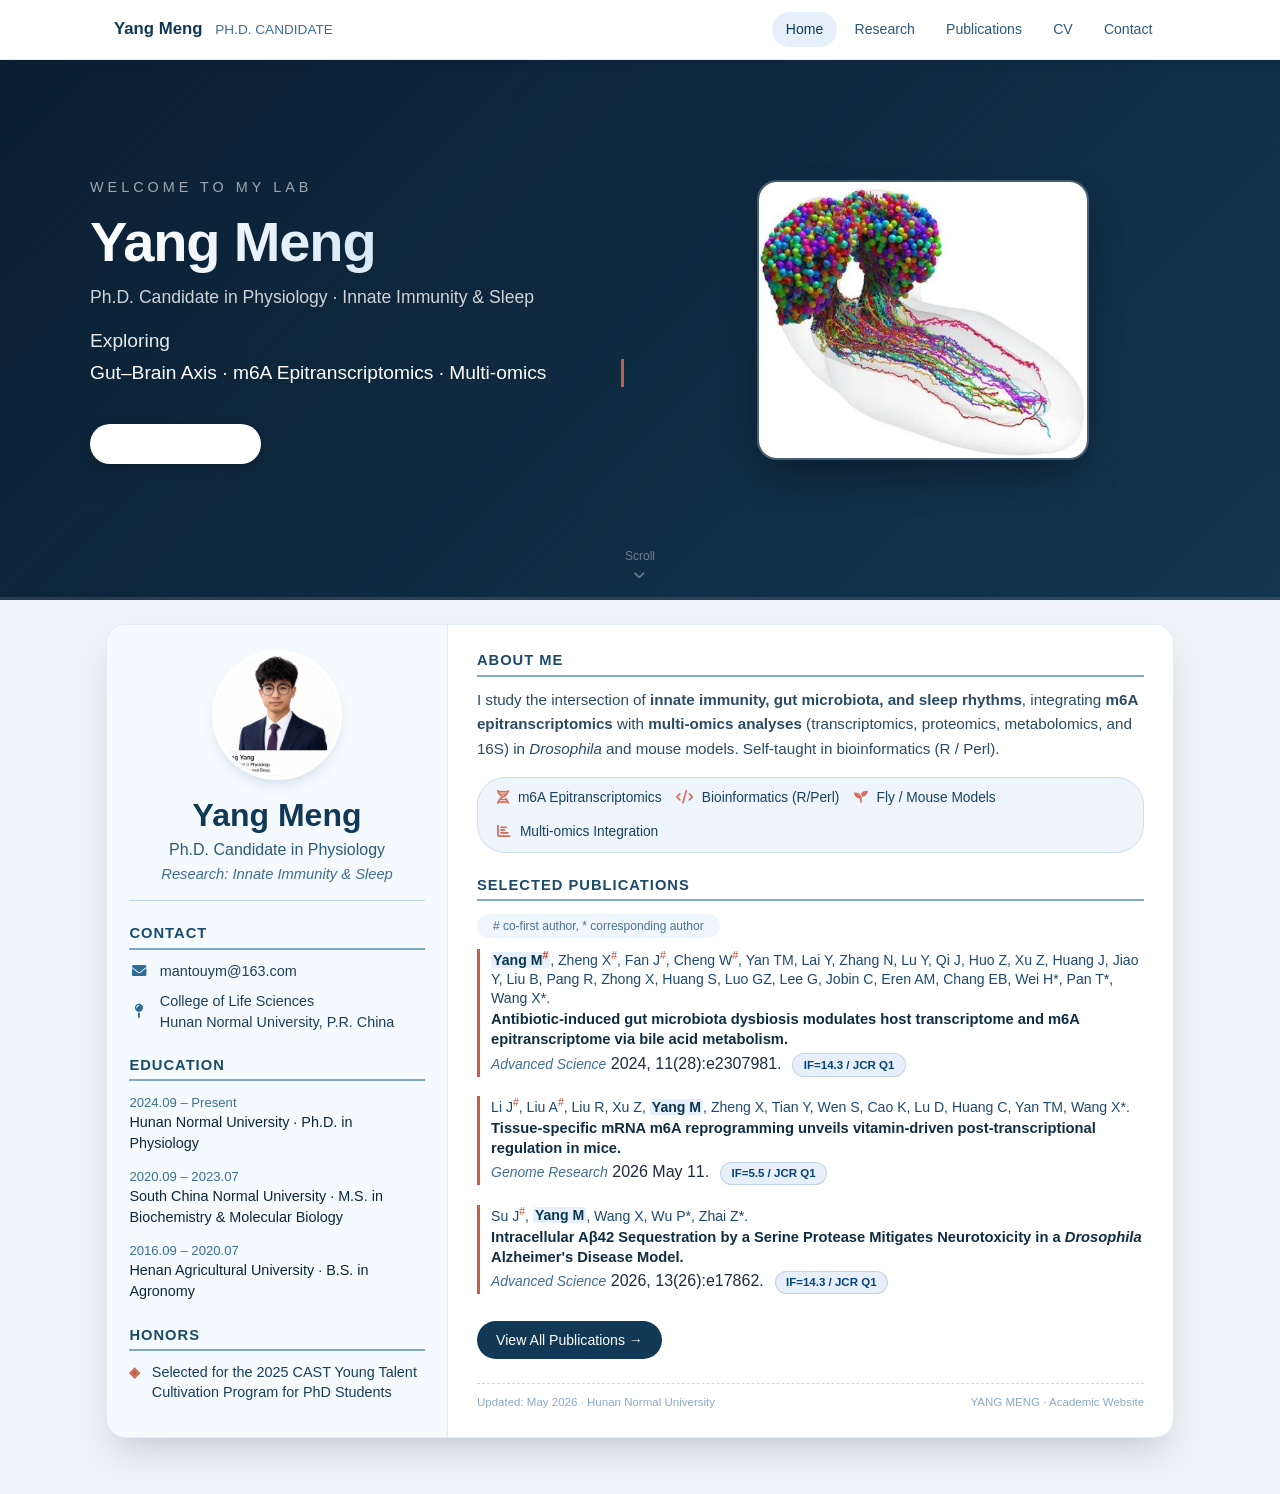
==== index.html @ c9b7a26c "Update index.html" ====
<!DOCTYPE html>
<html lang="en">
<head>
    <meta charset="UTF-8">
    <meta name="viewport" content="width=device-width, initial-scale=1.0">
    <title>Yang Meng · Academic Homepage</title>
    <link rel="stylesheet" href="css/style.css">
    <link rel="stylesheet" href="https://cdnjs.cloudflare.com/ajax/libs/font-awesome/6.0.0/css/all.min.css">
</head>
<body>
<header class="site-header">
    <div class="nav-inner">
        <a href="index.html" class="nav-brand">Yang Meng <span>PH.D. CANDIDATE</span></a>
        <button class="nav-toggle" aria-label="Menu"><i class="fas fa-bars"></i></button>
        <ul class="nav-links">
            <li><a href="index.html" class="active">Home</a></li>
            <li><a href="research.html">Research</a></li>
            <li><a href="publications.html">Publications</a></li>
            <li><a href="cv.html">CV</a></li>
            <li><a href="contact.html">Contact</a></li>
        </ul>
    </div>
</header>
<section class="hero">
    <div class="hero-content">
        <div class="hero-text">
            <p class="hero-greeting">Welcome to my lab</p>
            <h1>Yang Meng</h1>
            <p class="hero-subtitle">Ph.D. Candidate in Physiology · Innate Immunity &amp; Sleep</p>
            <div class="hero-typing">
                <span>Exploring </span>
                <span class="typewriter-text">Gut–Brain Axis · m6A Epitranscriptomics · Multi-omics</span>
            </div>
            <div class="hero-buttons">
                <a href="publications.html" class="btn-primary hero-btn">View Publications</a>
            </div>
        </div>
        <div class="hero-image">
            <!-- 果蝇神经系统示意图：请将实际图片命名为 fly_brain.jpg 放入 assets/img/ -->
            <img src="assets/img/fly_brain.jpg" alt="Drosophila neural system illustration"
                 onerror="this.style.display='none'; this.nextElementSibling.style.display='flex';">
            <div class="image-placeholder" style="display:none; align-items:center; justify-content:center; background:rgba(255,255,255,0.08); border-radius:20px; padding:1rem; backdrop-filter:blur(4px); border:1px solid rgba(255,255,255,0.2); height:100%; min-height:200px; color:rgba(255,255,255,0.7); font-size:0.9rem;">
                <i class="fas fa-brain" style="font-size:3rem; margin-right:1rem;"></i> Drosophila Brain (Image)
            </div>
        </div>
    </div>
    <div class="hero-scroll-indicator">
        <span>Scroll</span>
        <i class="fas fa-chevron-down"></i>
    </div>
</section>
<div class="page-wrap">
    <div class="resume-card">
        <aside class="sidebar">
            <img src="assets/img/myphoto.jpg" alt="Yang Meng" class="profile-photo"
                 onerror="this.src='data:image/svg+xml,%3Csvg xmlns=%22http://www.w3.org/2000/svg%22 width=%22130%22 height=%22130%22%3E%3Ccircle cx=%2265%22 cy=%2265%22 r=%2260%22 fill=%22%23d4e0ec%22/%3E%3Ctext x=%2265%22 y=%2275%22 font-size=%2214%22 text-anchor=%22middle%22 fill=%22%233f607d%22%3EPhoto%3C/text%3E%3C/svg%3E'">
            <div class="name">Yang Meng</div>
            <div class="main-title">Ph.D. Candidate in Physiology</div>
            <div class="research-interest">Research: Innate Immunity & Sleep</div>

            <div class="section-title">Contact</div>
            <div class="contact-item"><span class="contact-icon"><i class="fas fa-envelope"></i></span> mantouym@163.com</div>
            <div class="contact-item"><span class="contact-icon"><i class="fas fa-map-pin"></i></span> College of Life Sciences<br>
                      Hunan Normal University, P.R. China</div>

            <div class="section-title">Education</div>
            <div class="edu-item"><div class="edu-date">2024.09 – Present</div><div class="edu-desc">Hunan Normal University · Ph.D. in Physiology</div></div>
            <div class="edu-item"><div class="edu-date">2020.09 – 2023.07</div><div class="edu-desc">South China Normal University · M.S. in Biochemistry & Molecular Biology</div></div>
            <div class="edu-item"><div class="edu-date">2016.09 – 2020.07</div><div class="edu-desc">Henan Agricultural University · B.S. in Agronomy</div></div>

            <div class="section-title">Honors</div>
            <ul class="award-list">
                <li>Selected for the 2025 CAST Young Talent Cultivation Program for PhD Students</li>
            </ul>
        </aside>

        <main class="main">
            <div class="section-title">About Me</div>
            <p class="hero-intro">
                I study the intersection of <strong>innate immunity, gut microbiota, and sleep rhythms</strong>,
                integrating <strong>m6A epitranscriptomics</strong> with <strong>multi-omics analyses</strong>
                (transcriptomics, proteomics, metabolomics, and 16S) in <i>Drosophila</i> and mouse models.
                Self-taught in bioinformatics (R / Perl).
            </p>

            <div class="tech-highlight">
                <span><i class="fas fa-dna"></i> m6A Epitranscriptomics</span>
                <span><i class="fas fa-code"></i> Bioinformatics (R/Perl)</span>
                <span><i class="fas fa-seedling"></i> Fly / Mouse Models</span>
                <span><i class="fas fa-chart-bar"></i> Multi-omics Integration</span>
            </div>

            <div class="section-title">Selected Publications</div>
            <div class="legend-note"># co-first author, * corresponding author</div>

            <article class="pub-item featured">
                <div class="pub-authors"><strong>Yang M<sup>#</sup></strong>, Zheng X<sup>#</sup>, Fan J<sup>#</sup>, Cheng W<sup>#</sup>, Yan TM, Lai Y, Zhang N, Lu Y, Qi J, Huo Z, Xu Z, Huang J, Jiao Y, Liu B, Pang R, Zhong X, Huang S, Luo GZ, Lee G, Jobin C, Eren AM, Chang EB, Wei H*, Pan T*, Wang X*.</div>
                <div class="pub-title">Antibiotic-induced gut microbiota dysbiosis modulates host transcriptome and m6A epitranscriptome via bile acid metabolism.</div>
                <div><span class="pub-journal">Advanced Science</span> 2024, 11(28):e2307981. <span class="pub-impact">IF=14.3 / JCR Q1</span></div>
            </article>

            <article class="pub-item featured">
                <div class="pub-authors">Li J<sup>#</sup>, Liu A<sup>#</sup>, Liu R, Xu Z, <strong>Yang M</strong>, Zheng X, Tian Y, Wen S, Cao K, Lu D, Huang C, Yan TM, Wang X*.</div>
                <div class="pub-title">Tissue-specific mRNA m6A reprogramming unveils vitamin-driven post-transcriptional regulation in mice.</div>
                <div><span class="pub-journal">Genome Research</span> 2026 May 11. <span class="pub-impact">IF=5.5 / JCR Q1</span></div>
            </article>

            <article class="pub-item featured">
                <div class="pub-authors">Su J<sup>#</sup>, <strong>Yang M</strong>, Wang X, Wu P*, Zhai Z*.</div>
                <div class="pub-title">Intracellular Aβ42 Sequestration by a Serine Protease Mitigates Neurotoxicity in a <i>Drosophila</i> Alzheimer's Disease Model.</div>
                <div><span class="pub-journal">Advanced Science</span> 2026, 13(26):e17862. <span class="pub-impact">IF=14.3 / JCR Q1</span></div>
            </article>

            <a href="publications.html" class="btn-primary">View All Publications →</a>

            <div class="footer-note">
                <span>Updated: May 2026 · Hunan Normal University</span>
                <span>YANG MENG · Academic Website</span>
            </div>
        </main>
    </div>
</div>
<script src="js/main.js"></script>
</body>
</html>
---- css/style.css ----
* { margin: 0; padding: 0; box-sizing: border-box; }

:root {
    --primary-dark: #113855;
    --primary: #2b5a7a;
    --primary-light: #3f6d95;
    --bg-page: #eef2f7;
    --bg-sidebar: #f5faff;
    --accent: #c2614a;
    --highlight-bg: #e5f0fb;
    --border: rgba(85, 130, 180, 0.15);
}

body {
    background: var(--bg-page);
    font-family: 'Inter', -apple-system, BlinkMacSystemFont, 'Segoe UI', Roboto,
                 'PingFang SC', 'Microsoft YaHei', sans-serif;
    line-height: 1.45;
    color: #1e2b3c;
    min-height: 100vh;
}

a { color: var(--primary); text-decoration: none; }
a:hover { color: var(--accent); }

.site-header {
    background: white;
    border-bottom: 1px solid var(--border);
    position: sticky;
    top: 0;
    z-index: 100;
    box-shadow: 0 2px 12px rgba(0, 30, 60, 0.06);
}
/* ===== 新增 Hero 动态样式 ===== */
.hero {
    background: linear-gradient(135deg, #0a1f33, #1b4b6c, #2d6b9b);
    background-size: 400% 400%;
    animation: gradientMove 14s ease infinite;
    padding: 2rem 1.5rem 3rem;
    color: white;
    position: relative;
    overflow: hidden;
    min-height: 60vh;
    display: flex;
    align-items: center;
    justify-content: center;
    border-bottom: 3px solid rgba(255,255,255,0.1);
}

@keyframes gradientMove {
    0% { background-position: 0% 50%; }
    50% { background-position: 100% 50%; }
    100% { background-position: 0% 50%; }
}

.hero-content {
    max-width: 1100px;
    width: 100%;
    margin: 0 auto;
    display: grid;
    grid-template-columns: 1fr 1fr;
    gap: 2rem;
    align-items: center;
    z-index: 2;
    position: relative;
}

.hero-text h1 {
    font-size: 3.5rem;
    font-weight: 800;
    letter-spacing: -0.02em;
    margin: 0.2rem 0;
    background: linear-gradient(to right, #fff, #b8d6f0);
    -webkit-background-clip: text;
    -webkit-text-fill-color: transparent;
    background-clip: text;
}

.hero-greeting {
    font-size: 0.9rem;
    text-transform: uppercase;
    letter-spacing: 4px;
    color: rgba(255,255,255,0.6);
    margin-bottom: 0.2rem;
}

.hero-subtitle {
    font-size: 1.1rem;
    color: rgba(255,255,255,0.8);
    font-weight: 400;
    margin-bottom: 1rem;
}

.hero-typing {
    font-size: 1.2rem;
    font-weight: 300;
    color: rgba(255,255,255,0.9);
    margin-bottom: 1.8rem;
    display: flex;
    flex-wrap: wrap;
    align-items: center;
    gap: 0.3rem;
}

.typewriter-text {
    display: inline-block;
    overflow: hidden;
    white-space: nowrap;
    border-right: 3px solid var(--accent);
    animation: typing 3s steps(30) forwards, blink 0.8s step-end infinite alternate;
    width: 0;
    max-width: 100%;
    color: #fff;
    font-weight: 500;
}

@keyframes typing {
    from { width: 0; }
    to { width: 100%; }
}
@keyframes blink {
    50% { border-color: transparent; }
}

.hero-buttons {
    display: flex;
    gap: 0.8rem;
    flex-wrap: wrap;
}

.hero-btn {
    background: white !important;
    color: var(--primary-dark) !important;
    padding: 0.6rem 1.6rem !important;
    border-radius: 40px !important;
    font-weight: 600 !important;
    transition: transform 0.2s, box-shadow 0.2s !important;
    box-shadow: 0 4px 12px rgba(0,0,0,0.15);
}

.hero-btn:hover {
    transform: translateY(-3px);
    box-shadow: 0 8px 20px rgba(0,0,0,0.25);
}

.hero-btn.outline {
    background: transparent !important;
    color: white !important;
    border: 2px solid rgba(255,255,255,0.5);
    box-shadow: none;
}

.hero-btn.outline:hover {
    background: rgba(255,255,255,0.1) !important;
    border-color: white;
}

.hero-image {
    display: flex;
    align-items: center;
    justify-content: center;
}

.hero-image img {
    max-width: 100%;
    max-height: 280px;
    border-radius: 20px;
    box-shadow: 0 20px 40px -10px rgba(0,0,0,0.4);
    animation: floatImage 4s ease-in-out infinite;
    border: 2px solid rgba(255,255,255,0.2);
    background: rgba(255,255,255,0.05);
    object-fit: contain;
}

@keyframes floatImage {
    0% { transform: translateY(0); }
    50% { transform: translateY(-12px); }
    100% { transform: translateY(0); }
}

.hero-scroll-indicator {
    position: absolute;
    bottom: 1rem;
    left: 50%;
    transform: translateX(-50%);
    color: rgba(255,255,255,0.4);
    font-size: 0.75rem;
    display: flex;
    flex-direction: column;
    align-items: center;
    gap: 0.2rem;
    animation: bounceDown 2s infinite;
}

@keyframes bounceDown {
    0%, 100% { transform: translateX(-50%) translateY(0); }
    50% { transform: translateX(-50%) translateY(6px); }
}

/* 响应式 Hero */
@media (max-width: 768px) {
    .hero-content {
        grid-template-columns: 1fr;
        text-align: center;
    }
    .hero-text h1 {
        font-size: 2.4rem;
    }
    .hero-typing {
        justify-content: center;
        flex-wrap: wrap;
    }
    .typewriter-text {
        white-space: normal;
        border-right: none;
        animation: none;
        width: auto;
        display: inline;
    }
    .hero-image img {
        max-height: 180px;
    }
    .hero-buttons {
        justify-content: center;
    }
}
.nav-inner {
    max-width: 1100px;
    margin: 0 auto;
    padding: 0.75rem 1.5rem;
    display: flex;
    align-items: center;
    justify-content: space-between;
    gap: 1rem;
    position: relative;
}

.nav-brand {
    font-weight: 700;
    font-size: 1.05rem;
    color: var(--primary-dark);
    white-space: nowrap;
}

.nav-brand span {
    color: var(--primary-light);
    font-weight: 500;
    font-size: 0.85rem;
    margin-left: 0.5rem;
}

.nav-links {
    display: flex;
    list-style: none;
    gap: 0.25rem;
    flex-wrap: wrap;
}

.nav-links a {
    display: block;
    padding: 0.45rem 0.85rem;
    border-radius: 20px;
    font-size: 0.88rem;
    font-weight: 500;
    color: var(--primary);
    transition: background 0.2s;
}

.nav-links a:hover,
.nav-links a.active {
    background: var(--highlight-bg);
    color: var(--primary-dark);
}

.nav-toggle {
    display: none;
    background: none;
    border: 1px solid var(--border);
    border-radius: 8px;
    padding: 0.4rem 0.6rem;
    cursor: pointer;
    color: var(--primary);
    font-size: 1.1rem;
}

.page-wrap {
    max-width: 1100px;
    margin: 1.5rem auto;
    padding: 0 1rem 2rem;
}

.resume-card {
    background: white;
    border-radius: 20px;
    box-shadow: 0 20px 35px -12px rgba(0, 30, 60, 0.2);
    display: grid;
    grid-template-columns: 32% 68%;
    overflow: hidden;
    border: 1px solid var(--border);
    -webkit-print-color-adjust: exact;
    print-color-adjust: exact;
}

.sidebar {
    background: var(--bg-sidebar);
    padding: 1.6rem 1.4rem;
    border-right: 1px solid rgba(58, 92, 128, 0.1);
}

.main {
    background: white;
    padding: 1.6rem 1.8rem;
}

.profile-photo {
    width: 130px;
    height: 130px;
    border-radius: 50%;
    object-fit: cover;
    border: 4px solid white;
    box-shadow: 0 8px 16px -6px rgba(30, 70, 110, 0.2);
    display: block;
    margin: 0 auto 1rem;
    background: #d4e0ec;
}

.name {
    font-size: 2rem;
    font-weight: 700;
    color: var(--primary-dark);
    text-align: center;
    line-height: 1.2;
}

.main-title {
    font-size: 1rem;
    font-weight: 500;
    color: var(--primary);
    text-align: center;
    margin: 0.2rem 0;
}

.research-interest {
    font-size: 0.92rem;
    color: var(--primary-light);
    text-align: center;
    font-style: italic;
    margin-bottom: 1.2rem;
    padding-bottom: 0.9rem;
    border-bottom: 1px solid #bdd1e4;
}

.section-title {
    font-size: 0.92rem;
    text-transform: uppercase;
    letter-spacing: 1px;
    font-weight: 700;
    color: #1b4b6c;
    margin: 1.4rem 0 0.7rem;
    border-bottom: 2px solid #7fa9c9;
    padding-bottom: 0.2rem;
}

.section-title:first-of-type { margin-top: 0; }

.contact-item {
    display: flex;
    align-items: center;
    gap: 0.7rem;
    margin-bottom: 0.55rem;
    font-size: 0.9rem;
    color: #1d3e5c;
}

.contact-icon {
    width: 1.2rem;
    color: #2d6b9b;
    text-align: center;
}

.edu-item { margin-bottom: 0.85rem; }

.edu-date {
    font-size: 0.82rem;
    font-weight: 500;
    color: #3b6e96;
}

.edu-desc {
    font-weight: 500;
    font-size: 0.9rem;
    color: #0c263b;
}

.skill-list,
.lang-list,
.award-list { list-style: none; }

.skill-list li,
.lang-list li,
.award-list li,
.conf-item,
.evaluation-item {
    margin-bottom: 0.55rem;
    font-size: 0.9rem;
    padding-left: 1.4rem;
    position: relative;
    color: #1a3e58;
    line-height: 1.4;
}

.skill-list li::before,
.lang-list li::before,
.award-list li::before,
.conf-item::before,
.evaluation-item::before {
    content: "◈";
    position: absolute;
    left: 0;
    color: var(--accent);
    font-weight: 600;
}

.pub-item {
    margin-bottom: 1.2rem;
    padding-left: 0.7rem;
    border-left: 3px solid transparent;
}

.pub-item.featured { border-left-color: var(--accent); }

.pub-authors {
    font-size: 0.88rem;
    color: #1f4a6e;
    margin-bottom: 0.15rem;
    line-height: 1.35;
}

.pub-authors strong {
    font-weight: 700;
    color: #0b3550;
    background: var(--highlight-bg);
    padding: 0 2px;
    border-radius: 3px;
}

.pub-authors sup {
    font-size: 0.65rem;
    color: #c2472e;
}

.pub-title {
    font-weight: 600;
    font-size: 0.92rem;
    color: #0f2d41;
    margin-bottom: 0.1rem;
    line-height: 1.35;
}

.pub-journal {
    font-size: 0.87rem;
    font-style: italic;
    color: var(--primary-light);
}

.pub-impact {
    display: inline-block;
    background: #e7f0fa;
    font-weight: 600;
    font-size: 0.72rem;
    padding: 0.15rem 0.65rem;
    border-radius: 30px;
    margin-left: 0.4rem;
    color: #04427c;
    border: 1px solid rgba(80, 130, 180, 0.25);
}

.legend-note {
    font-size: 0.75rem;
    color: #4a7193;
    margin-bottom: 0.7rem;
    background: #f0f6fd;
    display: inline-block;
    padding: 0.2rem 1rem;
    border-radius: 40px;
}

.tech-highlight {
    display: flex;
    gap: 0.9rem;
    flex-wrap: wrap;
    margin: 1rem 0 1.4rem;
    background: #eef5fc;
    padding: 0.6rem 1.2rem;
    border-radius: 28px;
    font-size: 0.86rem;
    color: #19415e;
    border: 1px solid #cbddee;
}

.tech-highlight i {
    margin-right: 5px;
    color: #d9705f;
}

.content-card {
    background: white;
    border-radius: 20px;
    box-shadow: 0 20px 35px -12px rgba(0, 30, 60, 0.2);
    border: 1px solid var(--border);
    padding: 2rem 2.2rem;
}

.page-title {
    font-size: 1.8rem;
    font-weight: 700;
    color: var(--primary-dark);
    margin-bottom: 0.4rem;
}

.page-subtitle {
    color: var(--primary-light);
    font-size: 0.95rem;
    margin-bottom: 1.5rem;
}

.research-block {
    margin-bottom: 1.8rem;
    padding: 1.2rem 1.4rem;
    background: #f8fbff;
    border-radius: 14px;
    border: 1px solid #dbe8f5;
}

.research-block h3 {
    color: var(--primary-dark);
    font-size: 1.05rem;
    margin-bottom: 0.5rem;
}

.research-block p {
    font-size: 0.92rem;
    color: #2a4a62;
    margin-bottom: 0.5rem;
}

.research-tags {
    display: flex;
    flex-wrap: wrap;
    gap: 0.4rem;
    margin-top: 0.6rem;
}

.tag {
    font-size: 0.75rem;
    background: var(--highlight-bg);
    color: var(--primary-dark);
    padding: 0.2rem 0.65rem;
    border-radius: 20px;
    border: 1px solid rgba(80, 130, 180, 0.2);
}

.filter-bar {
    display: flex;
    flex-wrap: wrap;
    gap: 0.4rem;
    margin-bottom: 1.2rem;
}

.filter-btn {
    border: 1px solid #cbddee;
    background: white;
    color: var(--primary);
    padding: 0.35rem 0.85rem;
    border-radius: 20px;
    font-size: 0.82rem;
    cursor: pointer;
    transition: all 0.2s;
}

.filter-btn:hover,
.filter-btn.active {
    background: var(--primary-dark);
    color: white;
    border-color: var(--primary-dark);
}

.btn-primary {
    display: inline-block;
    background: var(--primary-dark);
    color: white !important;
    padding: 0.55rem 1.2rem;
    border-radius: 24px;
    font-size: 0.88rem;
    font-weight: 500;
    margin-top: 0.5rem;
    border: none;
    cursor: pointer;
    transition: background 0.2s;
}

.btn-primary:hover {
    background: var(--primary);
    color: white !important;
}

.hero-intro {
    font-size: 0.95rem;
    color: #2a4a62;
    line-height: 1.6;
    margin-bottom: 1rem;
}

.contact-grid {
    display: grid;
    grid-template-columns: repeat(auto-fit, minmax(240px, 1fr));
    gap: 1rem;
    margin-top: 1rem;
}

.contact-card {
    background: #f8fbff;
    border: 1px solid #dbe8f5;
    border-radius: 14px;
    padding: 1.2rem;
}

.contact-card h3 {
    font-size: 0.95rem;
    color: var(--primary-dark);
    margin-bottom: 0.4rem;
}

.contact-card p {
    font-size: 0.9rem;
    color: #2a4a62;
}

.footer-note {
    margin-top: 1.5rem;
    font-size: 0.72rem;
    color: #8aaac7;
    display: flex;
    justify-content: space-between;
    flex-wrap: wrap;
    gap: 0.5rem;
    border-top: 1px dashed #c5d7ec;
    padding-top: 0.6rem;
}

.cv-frame-wrap {
    background: white;
    border-radius: 20px;
    overflow: hidden;
    border: 1px solid var(--border);
    box-shadow: 0 20px 35px -12px rgba(0, 30, 60, 0.2);
}

.cv-toolbar {
    background: #f5faff;
    padding: 0.75rem 1.2rem;
    display: flex;
    gap: 0.75rem;
    border-bottom: 1px solid var(--border);
}

.cv-body {
    padding: 1rem;
    background: #eef2f7;
}

.cv-body .resume-card {
    max-width: 260mm;
    margin: 0 auto;
}

@media (max-width: 768px) {
    .nav-toggle { display: block; }

    .nav-links {
        display: none;
        position: absolute;
        top: 100%;
        left: 0;
        right: 0;
        background: white;
        flex-direction: column;
        padding: 0.5rem 1rem 1rem;
        border-bottom: 1px solid var(--border);
        box-shadow: 0 4px 12px rgba(0, 0, 0, 0.08);
    }

    .nav-links.open { display: flex; }

    .site-header { position: relative; }

    .resume-card { grid-template-columns: 1fr; }

    .content-card { padding: 1.4rem; }
}

@media print {
    .site-header,
    .cv-toolbar { display: none !important; }

    body { background: white; }

    .page-wrap,
    .cv-body { margin: 0; padding: 0; max-width: 100%; }

    .cv-frame-wrap {
        box-shadow: none;
        border: none;
        border-radius: 0;
    }

    .resume-card {
        box-shadow: none;
        border: 1px solid #aaa;
        page-break-inside: avoid;
    }

    .sidebar,
    .main {
        -webkit-print-color-adjust: exact;
        print-color-adjust: exact;
    }
}
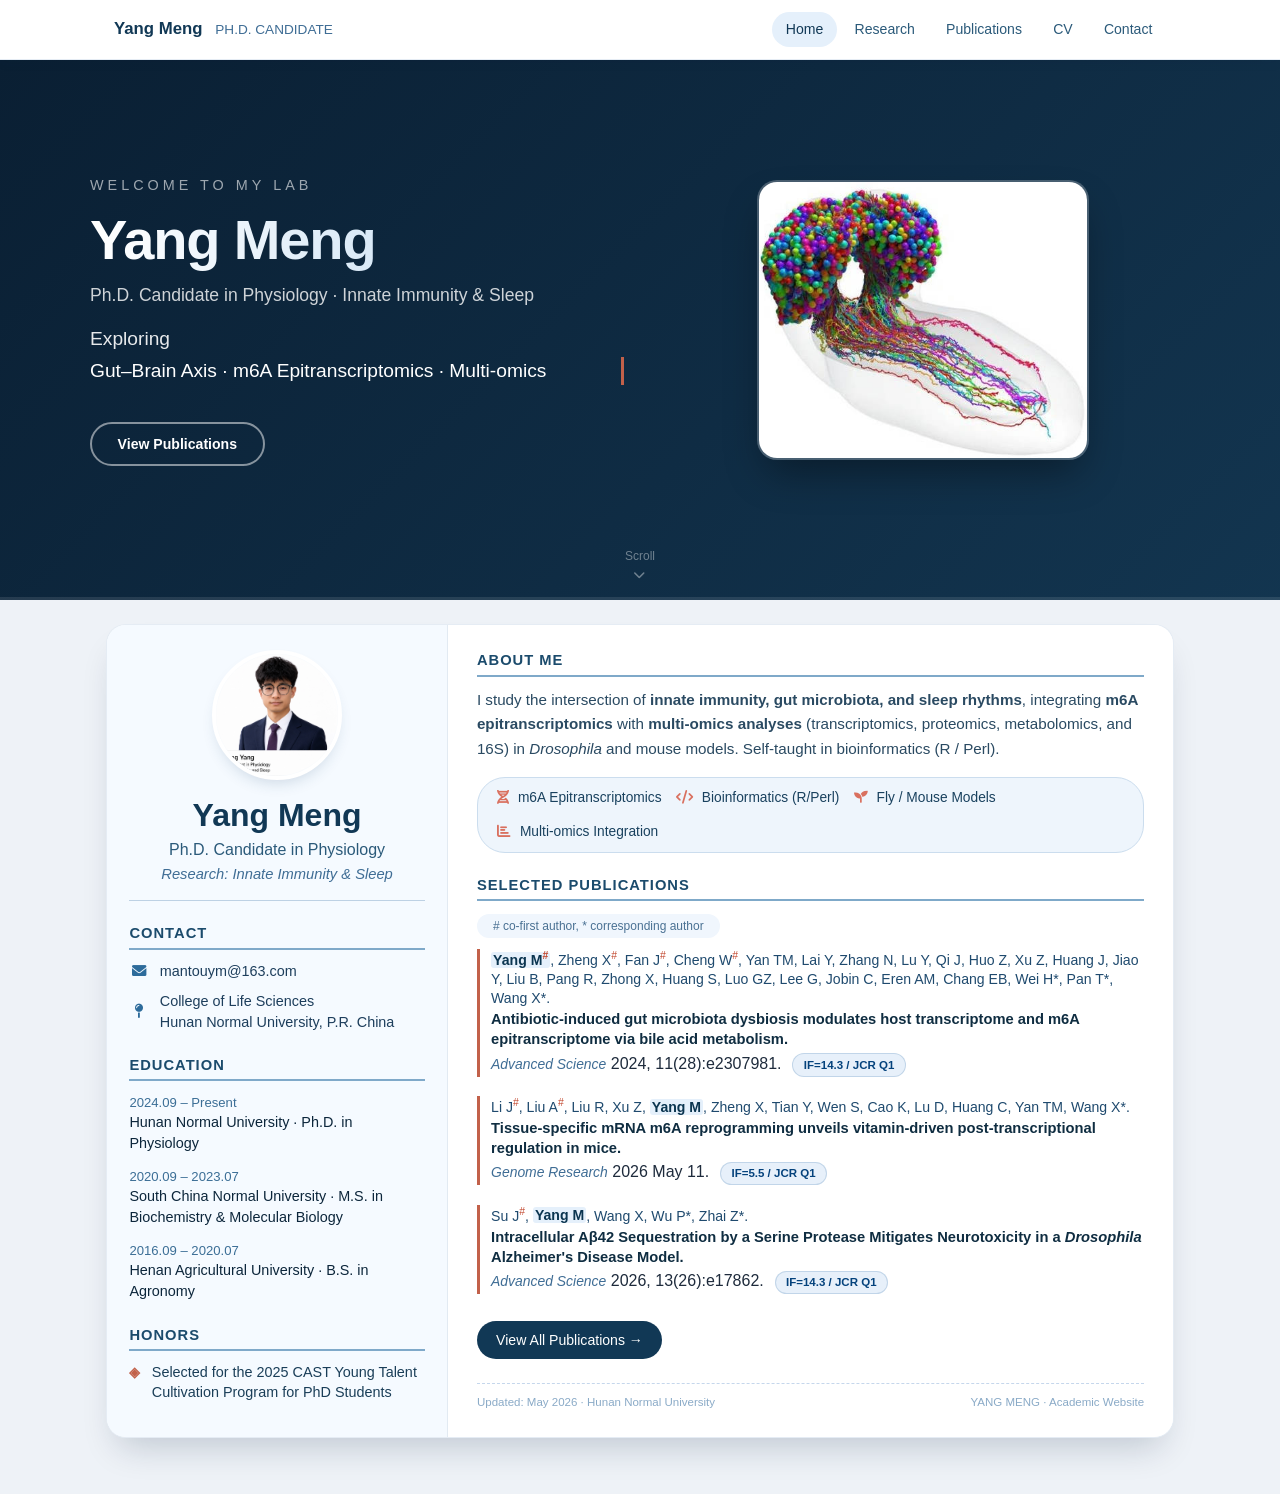
==== commit 9909c1c1: "Update index.html" ====
--- a/index.html
+++ b/index.html
@@ -32,7 +32,7 @@
                 <span class="typewriter-text">Gut–Brain Axis · m6A Epitranscriptomics · Multi-omics</span>
             </div>
             <div class="hero-buttons">
-                <a href="publications.html" class="btn-primary hero-btn">View Publications</a>
+                <a href="publications.html" class="btn-primary hero-btn outline">View Publications</a>
             </div>
         </div>
         <div class="hero-image">
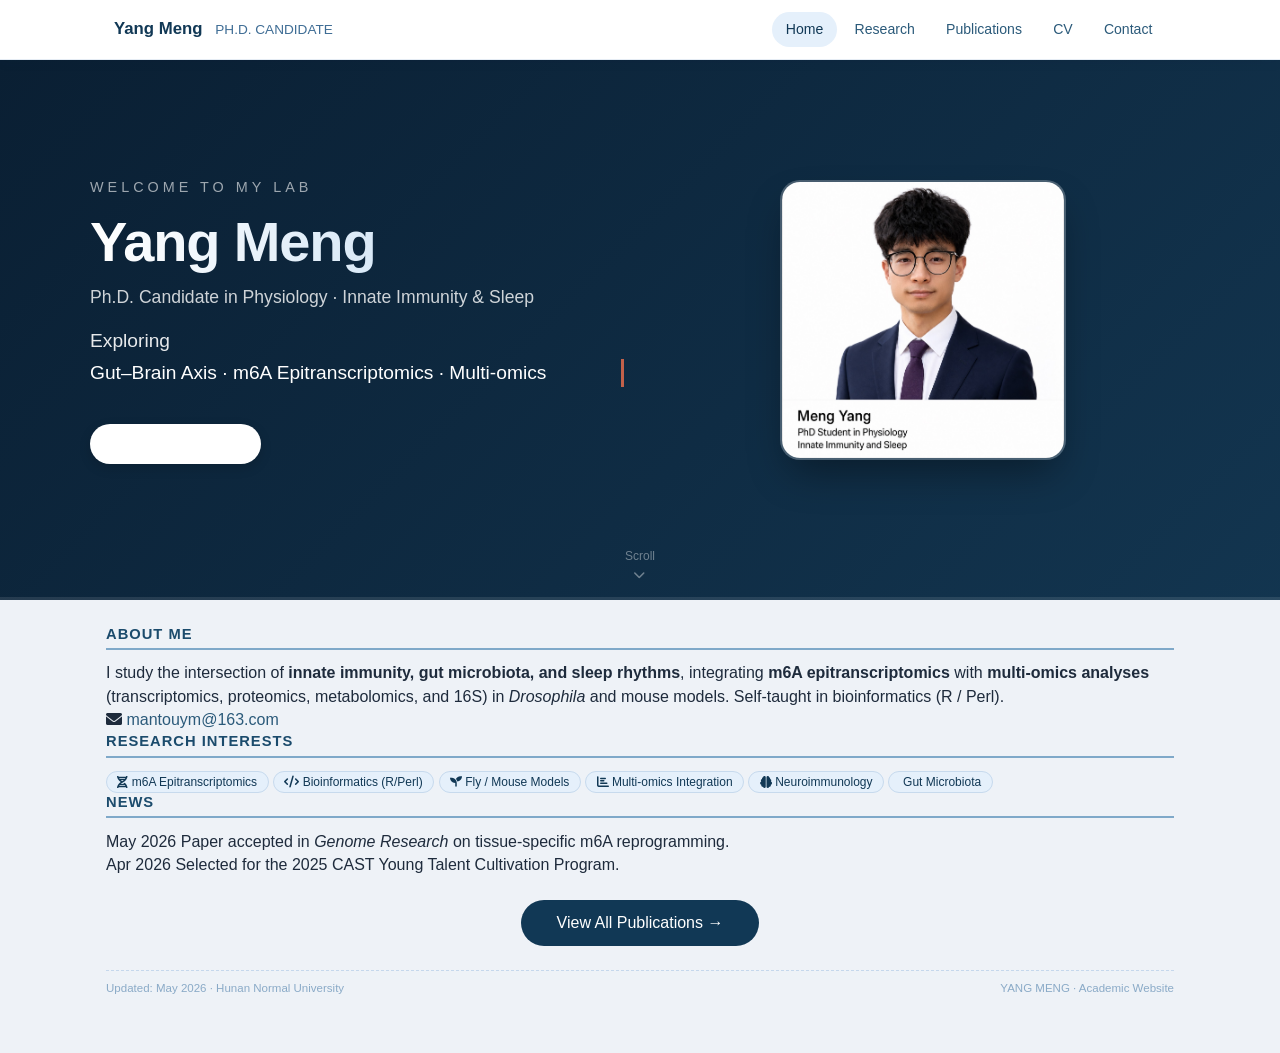
==== commit 4b4dbcac: "Update index.html" ====
--- a/index.html
+++ b/index.html
@@ -21,7 +21,9 @@
         </ul>
     </div>
 </header>
-<section class="hero">
+
+<!-- ===== 简洁 Hero 区域（带个人照片） ===== -->
+<section class="hero hero-compact">
     <div class="hero-content">
         <div class="hero-text">
             <p class="hero-greeting">Welcome to my lab</p>
@@ -32,15 +34,15 @@
                 <span class="typewriter-text">Gut–Brain Axis · m6A Epitranscriptomics · Multi-omics</span>
             </div>
             <div class="hero-buttons">
-                <a href="publications.html" class="btn-primary hero-btn outline">View Publications</a>
+                <a href="publications.html" class="btn-primary hero-btn">View Publications</a>
             </div>
         </div>
         <div class="hero-image">
-            <!-- 果蝇神经系统示意图：请将实际图片命名为 fly_brain.jpg 放入 assets/img/ -->
-            <img src="assets/img/fly_brain.jpg" alt="Drosophila neural system illustration"
+            <!-- 使用您的个人照片 -->
+            <img src="assets/img/myphoto.jpg" alt="Yang Meng"
                  onerror="this.style.display='none'; this.nextElementSibling.style.display='flex';">
-            <div class="image-placeholder" style="display:none; align-items:center; justify-content:center; background:rgba(255,255,255,0.08); border-radius:20px; padding:1rem; backdrop-filter:blur(4px); border:1px solid rgba(255,255,255,0.2); height:100%; min-height:200px; color:rgba(255,255,255,0.7); font-size:0.9rem;">
-                <i class="fas fa-brain" style="font-size:3rem; margin-right:1rem;"></i> Drosophila Brain (Image)
+            <div class="image-placeholder" style="display:none; align-items:center; justify-content:center; background:rgba(255,255,255,0.05); border-radius:50%; padding:1rem; border:1px solid rgba(255,255,255,0.15); width:180px; height:180px; color:rgba(255,255,255,0.6); font-size:0.9rem;">
+                <i class="fas fa-user-circle" style="font-size:3rem;"></i>
             </div>
         </div>
     </div>
@@ -49,77 +51,64 @@
         <i class="fas fa-chevron-down"></i>
     </div>
 </section>
-<div class="page-wrap">
-    <div class="resume-card">
-        <aside class="sidebar">
-            <img src="assets/img/myphoto.jpg" alt="Yang Meng" class="profile-photo"
-                 onerror="this.src='data:image/svg+xml,%3Csvg xmlns=%22http://www.w3.org/2000/svg%22 width=%22130%22 height=%22130%22%3E%3Ccircle cx=%2265%22 cy=%2265%22 r=%2260%22 fill=%22%23d4e0ec%22/%3E%3Ctext x=%2265%22 y=%2275%22 font-size=%2214%22 text-anchor=%22middle%22 fill=%22%233f607d%22%3EPhoto%3C/text%3E%3C/svg%3E'">
-            <div class="name">Yang Meng</div>
-            <div class="main-title">Ph.D. Candidate in Physiology</div>
-            <div class="research-interest">Research: Innate Immunity & Sleep</div>
 
-            <div class="section-title">Contact</div>
-            <div class="contact-item"><span class="contact-icon"><i class="fas fa-envelope"></i></span> mantouym@163.com</div>
-            <div class="contact-item"><span class="contact-icon"><i class="fas fa-map-pin"></i></span> College of Life Sciences<br>
-                      Hunan Normal University, P.R. China</div>
+<!-- ===== 主要内容区（精简） ===== -->
+<div class="page-wrap home-page">
+    <!-- About Me -->
+    <section class="home-section">
+        <h2 class="section-title">About Me</h2>
+        <p class="home-about-text">
+            I study the intersection of <strong>innate immunity, gut microbiota, and sleep rhythms</strong>,
+            integrating <strong>m6A epitranscriptomics</strong> with <strong>multi-omics analyses</strong>
+            (transcriptomics, proteomics, metabolomics, and 16S) in <i>Drosophila</i> and mouse models.
+            Self-taught in bioinformatics (R / Perl).
+        </p>
+        <!-- 新增邮箱联系方式 -->
+        <p class="contact-email">
+            <i class="fas fa-envelope"></i>
+            <a href="mailto:mantouym@163.com">mantouym@163.com</a>
+        </p>
+    </section>
 
-            <div class="section-title">Education</div>
-            <div class="edu-item"><div class="edu-date">2024.09 – Present</div><div class="edu-desc">Hunan Normal University · Ph.D. in Physiology</div></div>
-            <div class="edu-item"><div class="edu-date">2020.09 – 2023.07</div><div class="edu-desc">South China Normal University · M.S. in Biochemistry & Molecular Biology</div></div>
-            <div class="edu-item"><div class="edu-date">2016.09 – 2020.07</div><div class="edu-desc">Henan Agricultural University · B.S. in Agronomy</div></div>
+    <!-- Research Interests (标签) -->
+    <section class="home-section">
+        <h2 class="section-title">Research Interests</h2>
+        <div class="interest-tags">
+            <span class="tag"><i class="fas fa-dna"></i> m6A Epitranscriptomics</span>
+            <span class="tag"><i class="fas fa-code"></i> Bioinformatics (R/Perl)</span>
+            <span class="tag"><i class="fas fa-seedling"></i> Fly / Mouse Models</span>
+            <span class="tag"><i class="fas fa-chart-bar"></i> Multi-omics Integration</span>
+            <span class="tag"><i class="fas fa-brain"></i> Neuroimmunology</span>
+            <span class="tag"><i class="fas fa-microbiome"></i> Gut Microbiota</span>
+        </div>
+    </section>
 
-            <div class="section-title">Honors</div>
-            <ul class="award-list">
-                <li>Selected for the 2025 CAST Young Talent Cultivation Program for PhD Students</li>
-            </ul>
-        </aside>
+    <!-- News（保留2条） -->
+    <section class="home-section">
+        <h2 class="section-title">News</h2>
+        <div class="news-list">
+            <div class="news-item">
+                <span class="news-date">May 2026</span>
+                <span class="news-text">Paper accepted in <em>Genome Research</em> on tissue-specific m6A reprogramming.</span>
+            </div>
+            <div class="news-item">
+                <span class="news-date">Apr 2026</span>
+                <span class="news-text">Selected for the 2025 CAST Young Talent Cultivation Program.</span>
+            </div>
+        </div>
+    </section>
 
-        <main class="main">
-            <div class="section-title">About Me</div>
-            <p class="hero-intro">
-                I study the intersection of <strong>innate immunity, gut microbiota, and sleep rhythms</strong>,
-                integrating <strong>m6A epitranscriptomics</strong> with <strong>multi-omics analyses</strong>
-                (transcriptomics, proteomics, metabolomics, and 16S) in <i>Drosophila</i> and mouse models.
-                Self-taught in bioinformatics (R / Perl).
-            </p>
+    <!-- 查看全部文章按钮 -->
+    <div style="text-align: center; margin-top: 1rem;">
+        <a href="publications.html" class="btn-primary" style="font-size:1rem; padding:0.7rem 2.2rem;">View All Publications →</a>
+    </div>
 
-            <div class="tech-highlight">
-                <span><i class="fas fa-dna"></i> m6A Epitranscriptomics</span>
-                <span><i class="fas fa-code"></i> Bioinformatics (R/Perl)</span>
-                <span><i class="fas fa-seedling"></i> Fly / Mouse Models</span>
-                <span><i class="fas fa-chart-bar"></i> Multi-omics Integration</span>
-            </div>
-
-            <div class="section-title">Selected Publications</div>
-            <div class="legend-note"># co-first author, * corresponding author</div>
-
-            <article class="pub-item featured">
-                <div class="pub-authors"><strong>Yang M<sup>#</sup></strong>, Zheng X<sup>#</sup>, Fan J<sup>#</sup>, Cheng W<sup>#</sup>, Yan TM, Lai Y, Zhang N, Lu Y, Qi J, Huo Z, Xu Z, Huang J, Jiao Y, Liu B, Pang R, Zhong X, Huang S, Luo GZ, Lee G, Jobin C, Eren AM, Chang EB, Wei H*, Pan T*, Wang X*.</div>
-                <div class="pub-title">Antibiotic-induced gut microbiota dysbiosis modulates host transcriptome and m6A epitranscriptome via bile acid metabolism.</div>
-                <div><span class="pub-journal">Advanced Science</span> 2024, 11(28):e2307981. <span class="pub-impact">IF=14.3 / JCR Q1</span></div>
-            </article>
-
-            <article class="pub-item featured">
-                <div class="pub-authors">Li J<sup>#</sup>, Liu A<sup>#</sup>, Liu R, Xu Z, <strong>Yang M</strong>, Zheng X, Tian Y, Wen S, Cao K, Lu D, Huang C, Yan TM, Wang X*.</div>
-                <div class="pub-title">Tissue-specific mRNA m6A reprogramming unveils vitamin-driven post-transcriptional regulation in mice.</div>
-                <div><span class="pub-journal">Genome Research</span> 2026 May 11. <span class="pub-impact">IF=5.5 / JCR Q1</span></div>
-            </article>
-
-            <article class="pub-item featured">
-                <div class="pub-authors">Su J<sup>#</sup>, <strong>Yang M</strong>, Wang X, Wu P*, Zhai Z*.</div>
-                <div class="pub-title">Intracellular Aβ42 Sequestration by a Serine Protease Mitigates Neurotoxicity in a <i>Drosophila</i> Alzheimer's Disease Model.</div>
-                <div><span class="pub-journal">Advanced Science</span> 2026, 13(26):e17862. <span class="pub-impact">IF=14.3 / JCR Q1</span></div>
-            </article>
-
-            <a href="publications.html" class="btn-primary">View All Publications →</a>
-
-            <div class="footer-note">
-                <span>Updated: May 2026 · Hunan Normal University</span>
-                <span>YANG MENG · Academic Website</span>
-            </div>
-        </main>
+    <div class="footer-note">
+        <span>Updated: May 2026 · Hunan Normal University</span>
+        <span>YANG MENG · Academic Website</span>
     </div>
 </div>
+
 <script src="js/main.js"></script>
 </body>
 </html>
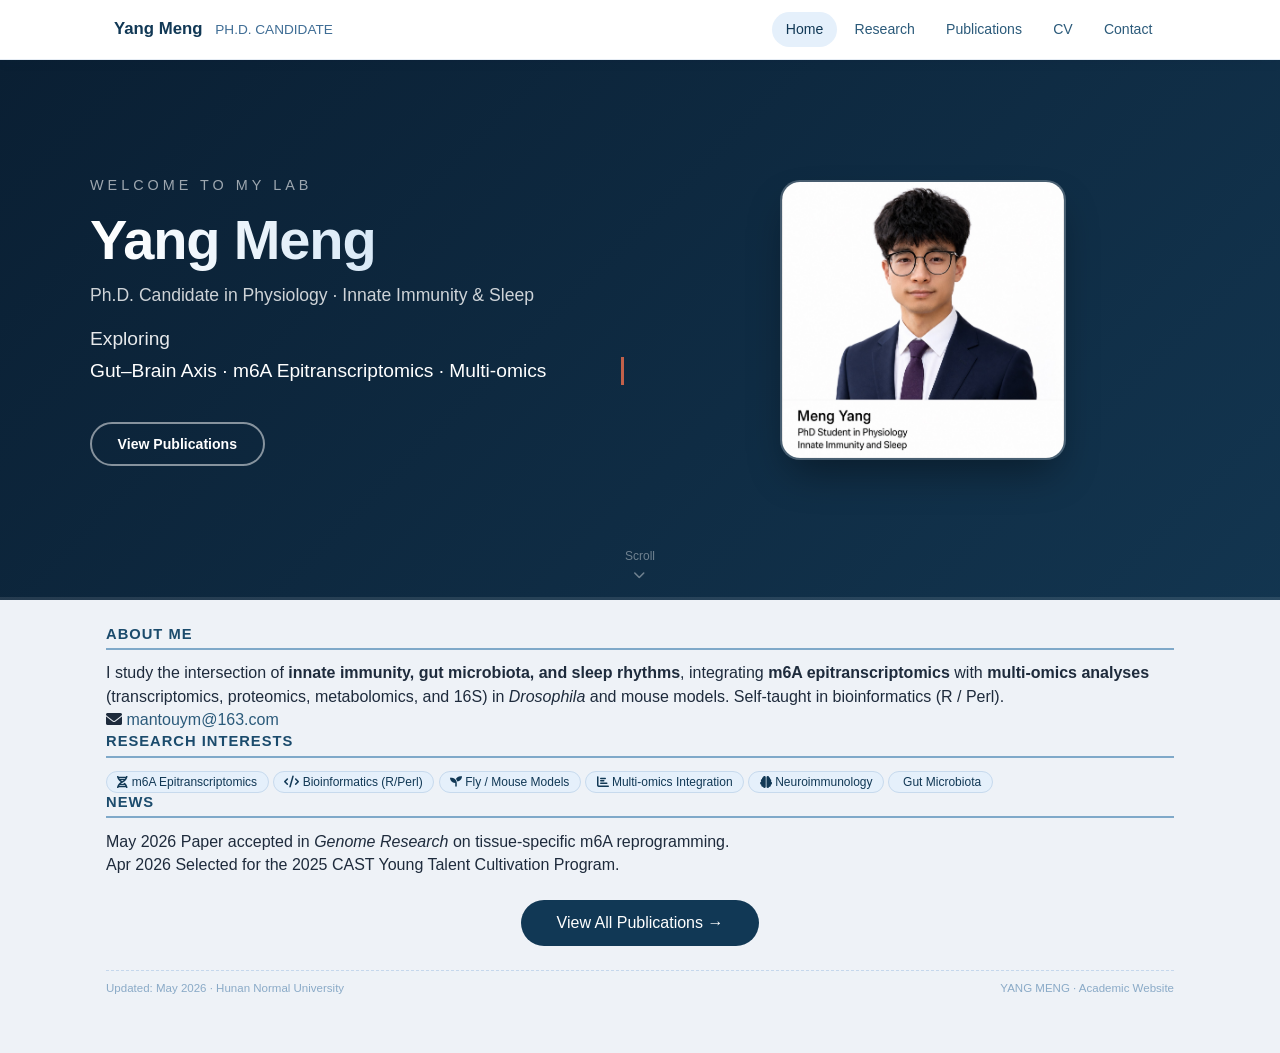
==== commit 1e87ce66: "Update index.html" ====
--- a/index.html
+++ b/index.html
@@ -34,7 +34,7 @@
                 <span class="typewriter-text">Gut–Brain Axis · m6A Epitranscriptomics · Multi-omics</span>
             </div>
             <div class="hero-buttons">
-                <a href="publications.html" class="btn-primary hero-btn">View Publications</a>
+                <a href="publications.html" class="btn-primary hero-btn outline">View Publications</a>
             </div>
         </div>
         <div class="hero-image">
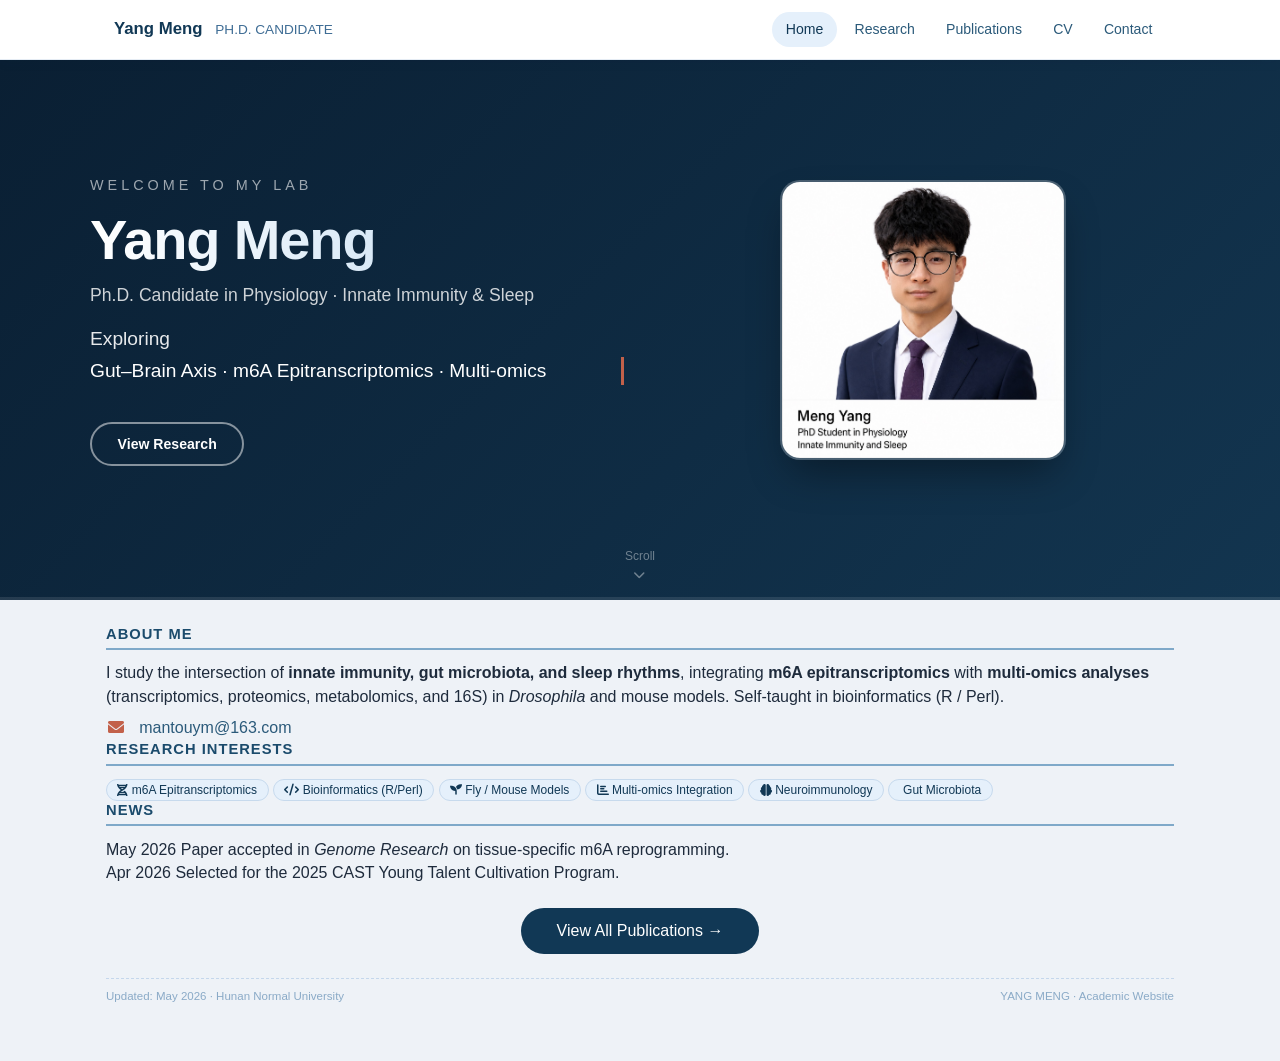
==== commit 5f30a5f4: "Update index.html" ====
--- a/index.html
+++ b/index.html
@@ -34,7 +34,7 @@
                 <span class="typewriter-text">Gut–Brain Axis · m6A Epitranscriptomics · Multi-omics</span>
             </div>
             <div class="hero-buttons">
-                <a href="publications.html" class="btn-primary hero-btn outline">View Publications</a>
+                <a href="Research.html" class="btn-primary hero-btn outline">View Research</a>
             </div>
         </div>
         <div class="hero-image">
--- a/css/style.css
+++ b/css/style.css
@@ -674,6 +674,31 @@
     margin: 0 auto;
 }
 
+/* 首页邮箱联系方式 */
+.contact-email {
+    margin-top: 0.5rem;
+    font-size: 1rem;
+    color: var(--primary-dark);
+}
+
+.contact-email i {
+    margin-right: 0.6rem;
+    color: var(--accent);
+    width: 1.2rem;
+    text-align: center;
+}
+
+.contact-email a {
+    color: var(--primary);
+    text-decoration: none;
+    font-weight: 500;
+}
+
+.contact-email a:hover {
+    color: var(--accent);
+    text-decoration: underline;
+}
+
 @media (max-width: 768px) {
     .nav-toggle { display: block; }
 
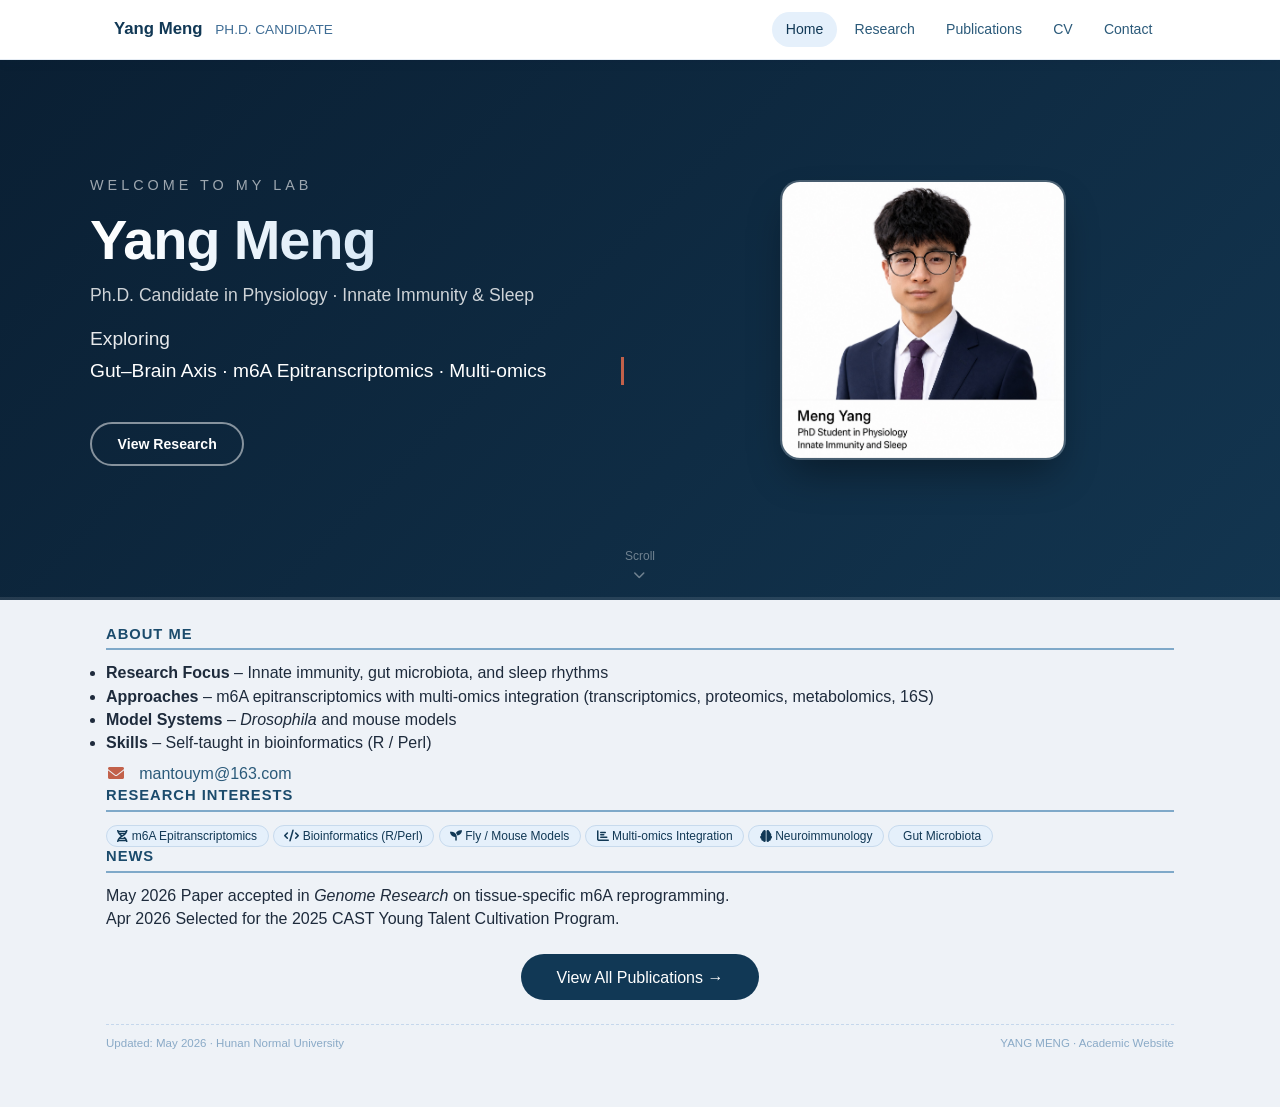
==== commit da24ea6e: "Update index.html" ====
--- a/index.html
+++ b/index.html
@@ -22,7 +22,7 @@
     </div>
 </header>
 
-<!-- ===== 简洁 Hero 区域（带个人照片） ===== -->
+<!-- ===== Hero 区域（带个人照片） ===== -->
 <section class="hero hero-compact">
     <div class="hero-content">
         <div class="hero-text">
@@ -34,11 +34,10 @@
                 <span class="typewriter-text">Gut–Brain Axis · m6A Epitranscriptomics · Multi-omics</span>
             </div>
             <div class="hero-buttons">
-                <a href="Research.html" class="btn-primary hero-btn outline">View Research</a>
+                <a href="research.html" class="btn-primary hero-btn outline">View Research</a>
             </div>
         </div>
         <div class="hero-image">
-            <!-- 使用您的个人照片 -->
             <img src="assets/img/myphoto.jpg" alt="Yang Meng"
                  onerror="this.style.display='none'; this.nextElementSibling.style.display='flex';">
             <div class="image-placeholder" style="display:none; align-items:center; justify-content:center; background:rgba(255,255,255,0.05); border-radius:50%; padding:1rem; border:1px solid rgba(255,255,255,0.15); width:180px; height:180px; color:rgba(255,255,255,0.6); font-size:0.9rem;">
@@ -52,18 +51,18 @@
     </div>
 </section>
 
-<!-- ===== 主要内容区（精简） ===== -->
+<!-- ===== 主要内容区 ===== -->
 <div class="page-wrap home-page">
-    <!-- About Me -->
+    <!-- About Me（改为列表形式） -->
     <section class="home-section">
         <h2 class="section-title">About Me</h2>
-        <p class="home-about-text">
-            I study the intersection of <strong>innate immunity, gut microbiota, and sleep rhythms</strong>,
-            integrating <strong>m6A epitranscriptomics</strong> with <strong>multi-omics analyses</strong>
-            (transcriptomics, proteomics, metabolomics, and 16S) in <i>Drosophila</i> and mouse models.
-            Self-taught in bioinformatics (R / Perl).
-        </p>
-        <!-- 新增邮箱联系方式 -->
+        <ul class="home-about-list">
+            <li><strong>Research Focus</strong> – Innate immunity, gut microbiota, and sleep rhythms</li>
+            <li><strong>Approaches</strong> – m6A epitranscriptomics with multi-omics integration (transcriptomics, proteomics, metabolomics, 16S)</li>
+            <li><strong>Model Systems</strong> – <i>Drosophila</i> and mouse models</li>
+            <li><strong>Skills</strong> – Self-taught in bioinformatics (R / Perl)</li>
+        </ul>
+        <!-- 邮箱联系方式 -->
         <p class="contact-email">
             <i class="fas fa-envelope"></i>
             <a href="mailto:mantouym@163.com">mantouym@163.com</a>
@@ -83,7 +82,7 @@
         </div>
     </section>
 
-    <!-- News（保留2条） -->
+    <!-- News -->
     <section class="home-section">
         <h2 class="section-title">News</h2>
         <div class="news-list">
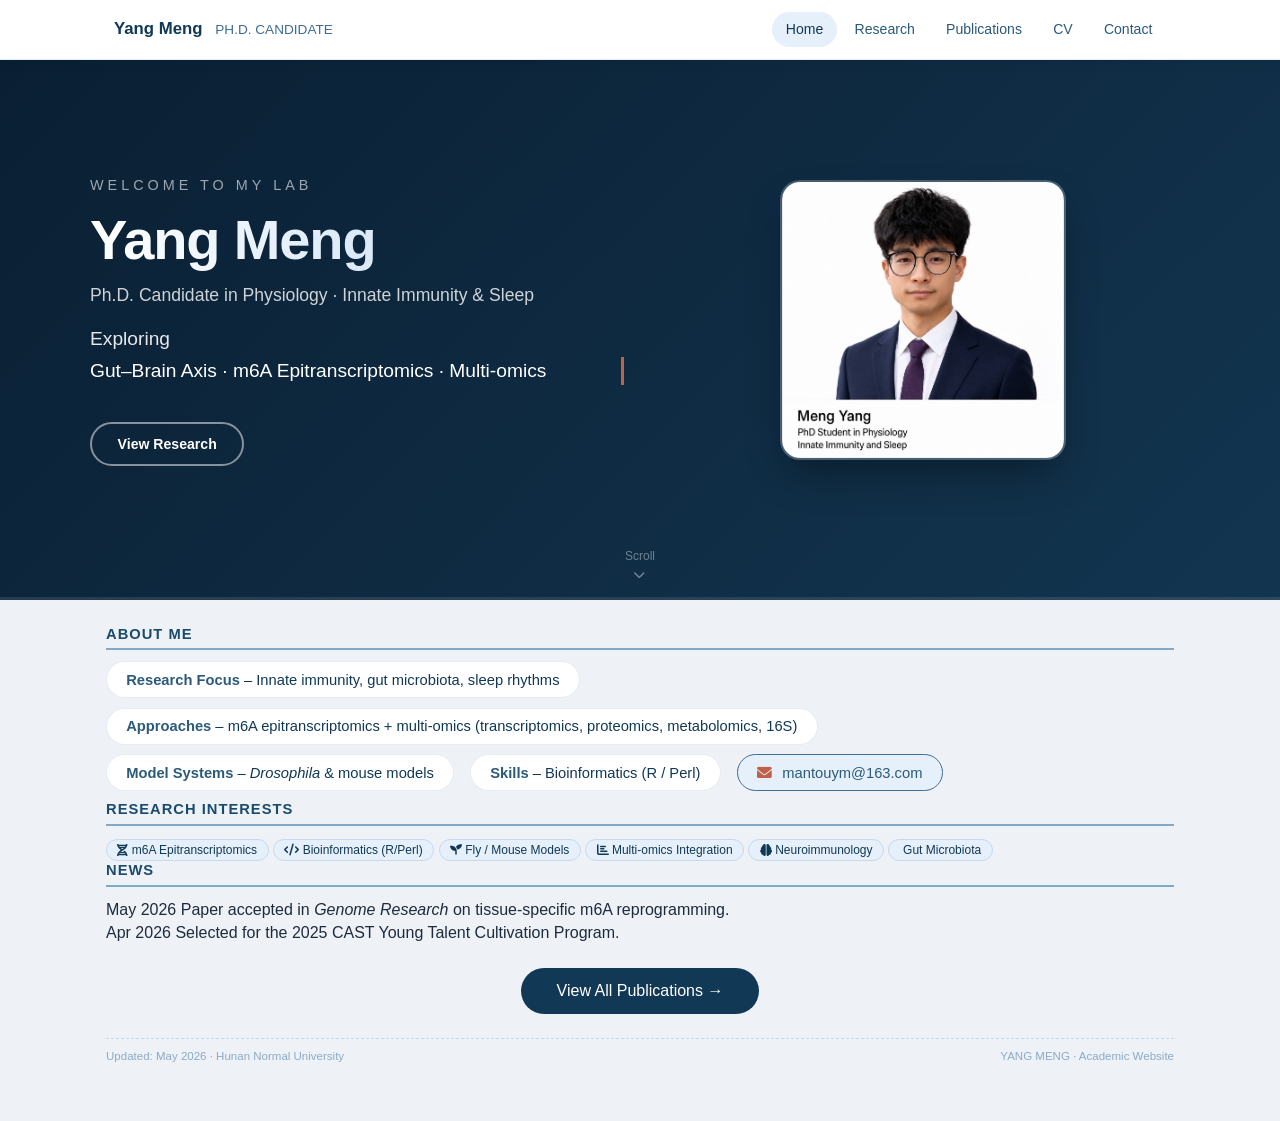
==== commit 48799c41: "Update index.html" ====
--- a/index.html
+++ b/index.html
@@ -53,20 +53,17 @@
 
 <!-- ===== 主要内容区 ===== -->
 <div class="page-wrap home-page">
-    <!-- About Me（改为列表形式） -->
+    <!-- About Me（标签风格） -->
     <section class="home-section">
         <h2 class="section-title">About Me</h2>
-        <ul class="home-about-list">
-            <li><strong>Research Focus</strong> – Innate immunity, gut microbiota, and sleep rhythms</li>
-            <li><strong>Approaches</strong> – m6A epitranscriptomics with multi-omics integration (transcriptomics, proteomics, metabolomics, 16S)</li>
-            <li><strong>Model Systems</strong> – <i>Drosophila</i> and mouse models</li>
-            <li><strong>Skills</strong> – Self-taught in bioinformatics (R / Perl)</li>
-        </ul>
-        <!-- 邮箱联系方式 -->
-        <p class="contact-email">
-            <i class="fas fa-envelope"></i>
-            <a href="mailto:mantouym@163.com">mantouym@163.com</a>
-        </p>
+        <div class="about-tags">
+            <span class="about-tag"><strong>Research Focus</strong> – Innate immunity, gut microbiota, sleep rhythms</span>
+            <span class="about-tag"><strong>Approaches</strong> – m6A epitranscriptomics + multi-omics (transcriptomics, proteomics, metabolomics, 16S)</span>
+            <span class="about-tag"><strong>Model Systems</strong> – <i>Drosophila</i> &amp; mouse models</span>
+            <span class="about-tag"><strong>Skills</strong> – Bioinformatics (R / Perl)</span>
+            <!-- 邮箱融入这里，和列表样式一致 -->
+            <span class="about-tag email-tag"><i class="fas fa-envelope"></i> <a href="mailto:mantouym@163.com">mantouym@163.com</a></span>
+        </div>
     </section>
 
     <!-- Research Interests (标签) -->
--- a/css/style.css
+++ b/css/style.css
@@ -699,6 +699,56 @@
     text-decoration: underline;
 }
 
+/* About Me 标签风格（与 Research Interests 统一） */
+.about-tags {
+    display: flex;
+    flex-wrap: wrap;
+    gap: 0.6rem 1rem;
+    margin-bottom: 0.5rem;
+}
+
+.about-tag {
+    display: inline-block;
+    font-size: 0.92rem;
+    padding: 0.4rem 1.2rem;
+    background: white;
+    border: 1px solid var(--border);
+    border-radius: 30px;
+    color: var(--primary-dark);
+    line-height: 1.5;
+    transition: all 0.2s;
+}
+
+.about-tag:hover {
+    background: var(--highlight-bg);
+    border-color: var(--primary-light);
+}
+
+.about-tag strong {
+    color: var(--primary);
+    font-weight: 600;
+}
+
+.about-tag.email-tag {
+    background: var(--highlight-bg);
+    border-color: var(--primary-light);
+}
+
+.about-tag.email-tag a {
+    color: var(--primary);
+    text-decoration: none;
+}
+
+.about-tag.email-tag a:hover {
+    color: var(--accent);
+    text-decoration: underline;
+}
+
+.about-tag.email-tag i {
+    color: var(--accent);
+    margin-right: 0.4rem;
+}
+
 @media (max-width: 768px) {
     .nav-toggle { display: block; }
 
